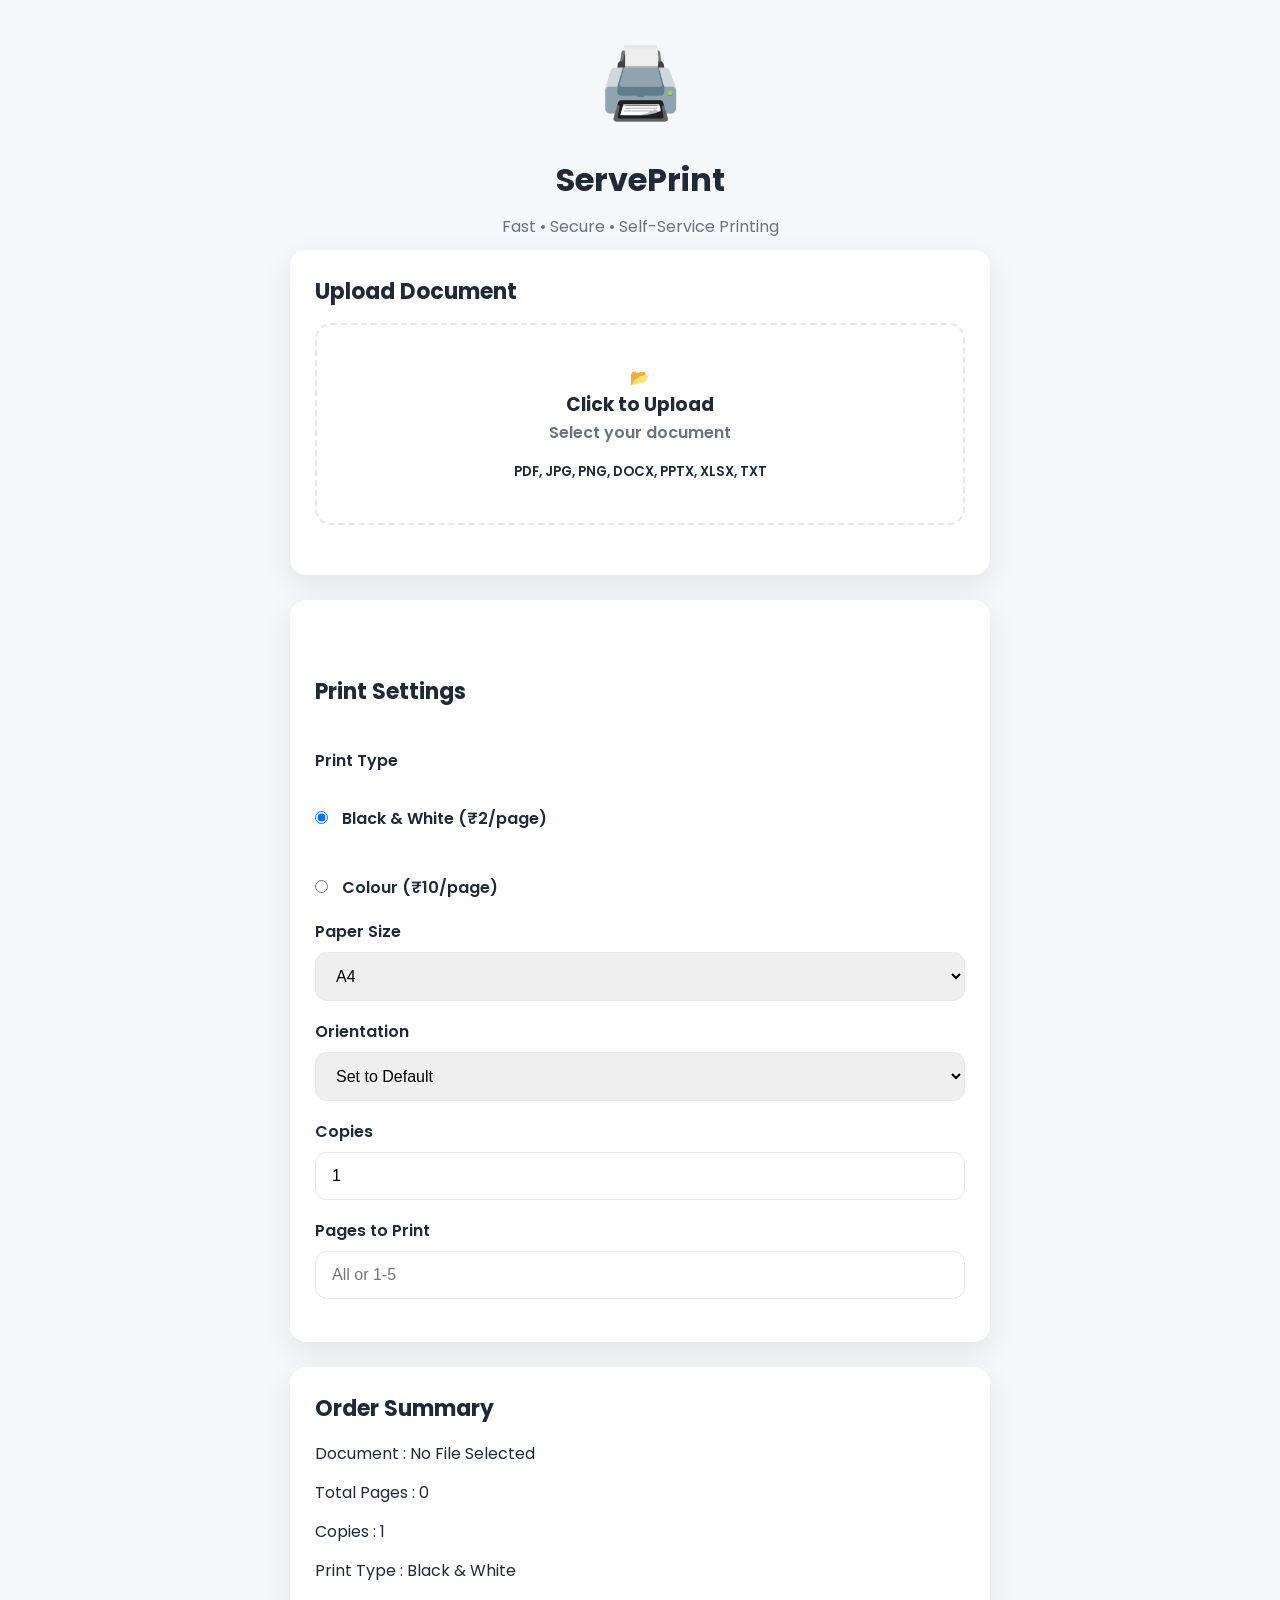
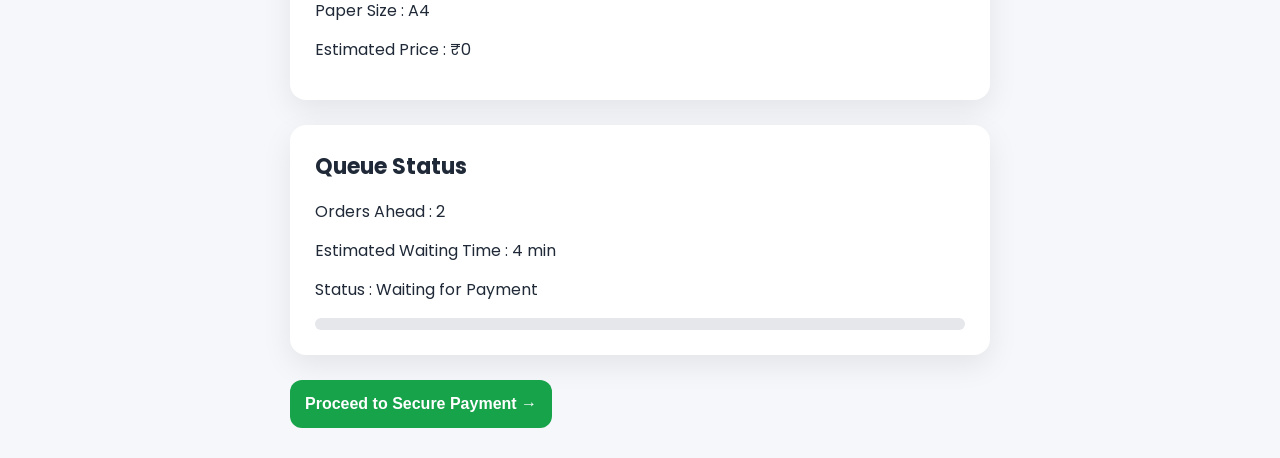
==== index.html @ 05fec856 "Add files via upload" ====
<!DOCTYPE html>

<html lang="en">  
<head>  
    <meta charset="UTF-8">  
    <meta name="viewport" content="width=device-width, initial-scale=1.0">  
    <title>ServePrint</title>  
    <link rel="stylesheet" href="style.css">  
</head>  
<body>  
<div class="container">  
    <div class="logo">  
        🖨️  
    </div>  
    <h1>ServePrint</h1>  
    <p class="subtitle">  
        Fast • Secure • Self-Service Printing</p>  <!-- Upload Card -->  
<div class="card">  

    <h2>Upload Document</h2>  

    <label for="printFile" class="upload-box">  

        <div id="uploadIcon">  
            📂  
        </div>  

        <h3 id="uploadTitle">  
            Click to Upload  
        </h3>  

        <p id="uploadText">  
            Select your document  
        </p>  

        <small>  
            PDF, JPG, PNG, DOCX, PPTX, XLSX, TXT  
        </small>  

    </label>  

    <input  
        type="file"  
        id="printFile"  
        hidden  
        accept=".pdf,.jpg,.jpeg,.png,.doc,.docx,.ppt,.pptx,.xls,.xlsx,.txt"  
    >  

</div>  

<!-- Print Settings -->  
<div class="card">

<br><br>
<h2>Print Settings</h2><br>

<label>Print Type</label>  
  <br>  
    <div class="radio-group">  

        <label>  
            <input  
                type="radio"  
                name="printType"  
                value="bw"  
                checked  
            >  
            Black & White (₹2/page)  
        </label><br>  

        <label>  
            <input  
                type="radio"  
                name="printType"  
                value="color"  
            >  
            Colour (₹10/page)  
        </label>  

    </div>  

    <label for="paperSize">  
        Paper Size  
    </label>  

    <select id="paperSize">  

        <option>A4</option>  

        <option>A3</option>  

    </select>  

    <label for="orientation">  
        Orientation  
    </label>  

    <select id="orientation">  

        <option>Set to Default</option>  


    </select>  

    <label for="copies">  
        Copies  
    </label>  

    <input  
        type="number"  
        id="copies"  
        value="1"  
        min="1"  
    >  

    <label for="pageRange">  
        Pages to Print  
    </label>  

    <input  
        type="text"  
        id="pageRange"  
        placeholder="All or 1-5"  
    >  

</div>  

<!-- Order Summary -->  
<div class="card">  

    <h2>Order Summary</h2>  

    <p>  
        Document :  
        <span id="fileName">  
            No File Selected  
        </span>  
    </p>  

    <p>  
        Total Pages :  
        <span id="pageCount">  
            0  
        </span>  
    </p>  

    <p>  
        Copies :  
        <span id="copyCount">  
            1  
        </span>  
    </p>  

    <p>  
        Print Type :  
        <span id="printSummary">  
            Black & White  
        </span>  
    </p>  

    <p>  
        Paper Size :  
        <span id="paperSummary">  
            A4  
        </span>  
    </p>  

    <p>  
        Estimated Price :  
        ₹<span id="price">  
            0  
        </span>  
    </p>  

</div>  

<!-- Queue Status -->  
<div class="card">  

    <h2>Queue Status</h2>  

    <p>  
        Orders Ahead :  
        <span id="queueCount">  
            --  
        </span>  
    </p>  

    <p>  
        Estimated Waiting Time :  
        <span id="waitingTime">  
            --  
        </span>  
    </p>  

    <p>  
        Status :  
        <span id="status">  
            Waiting for Payment  
        </span>  
    </p>  

    <div class="progress">  

        <div id="progressBar"
          class="progress-bar"></div>  

    </div>  

</div>  

<!-- Button -->  
<button  
    id="payBtn"  
    type="button">  
    Proceed to Secure Payment →  
</button>

</div>  <script src="script.js"></script>  </body>  
</html>
---- style.css ----
/* ===========================
   GOOGLE FONT
=========================== */

@import url('https://fonts.googleapis.com/css2?family=Poppins:wght@300;400;500;600;700&display=swap');


/* ===========================
   CSS VARIABLES
=========================== */

:root{

    --primary:#2563EB;
    --primary-dark:#1D4ED8;

    --success:#16A34A;
    --danger:#DC2626;
    --warning:#F59E0B;

    --background:#F5F7FA;

    --white:#FFFFFF;

    --text:#1F2937;
    --text-light:#6B7280;

    --border:#E5E7EB;

    --radius:16px;

    --shadow:0 10px 30px rgba(0,0,0,.08);

}


/* ===========================
   RESET
=========================== */

*{

    margin:0;

    padding:0;

    box-sizing:border-box;

}


/* ===========================
   BODY
=========================== */

body{

    font-family:'Poppins',sans-serif;

    background:var(--background);

    color:var(--text);

    min-height:100vh;

    display:flex;

    justify-content:center;

    align-items:center;

    padding:30px;

}


/* ===========================
   MAIN CONTAINER
=========================== */

.container{

    width:100%;

    max-width:700px;

}


/* ===========================
   LOGO
=========================== */

.logo{

    font-size:70px;

    text-align:center;

    margin-bottom:20px;

}


/* ===========================
   HEADINGS
=========================== */

h1{

    font-size:32px;

    font-weight:700;

    margin-bottom:10px;

    text-align:center;

}

h2{

    font-size:22px;

    margin-bottom:15px;

}

.subtitle{

    text-align:center;

    color:var(--text-light);

    margin-bottom:10px;

    line-height:1.6;

}


/* ===========================
   PARAGRAPH
=========================== */

p{

    line-height:1.7;

    margin-bottom:12px;

}


/* ===========================
   LIST
=========================== */

ul{

    padding-left:20px;

}

li{

    margin-bottom:10px;

}


/*cards wection */

/* ===========================
   COMMON CARD
=========================== */

.card{

    background:var(--white);

    border-radius:var(--radius);

    box-shadow:var(--shadow);

    padding:25px;

    margin-bottom:25px;

}


/* ===========================
   SUCCESS CARD
=========================== */

.success-card{

    background:#ECFDF5;

    border-left:6px solid var(--success);

    border-radius:var(--radius);

    padding:30px;

    margin-bottom:25px;

    text-align:center;

}


/* ===========================
   ERROR CARD
=========================== */

.error-card{

    background:#FEF2F2;

    border-left:6px solid var(--danger);

    border-radius:var(--radius);

    padding:30px;

    margin-bottom:25px;

    text-align:center;

}


/* ===========================
   MAINTENANCE CARD
=========================== */

.maintenance-card{

    background:#FFF7ED;

    border-left:6px solid var(--warning);

    border-radius:var(--radius);

    padding:30px;

    margin-bottom:25px;

    text-align:center;

}


/* ===========================
   ICONS
=========================== */

.success-icon,
.error-icon,
.maintenance-icon{

    font-size:65px;

    margin-bottom:15px;

}

/* ===========================
   UPLOAD AREA
=========================== */

.upload-box{

    border:2px dashed var(--border);

    border-radius:var(--radius);

    background:var(--white);

    padding:40px 20px;

    text-align:center;

    cursor:pointer;

    transition:.3s;

    margin-bottom:25px;

}

.upload-box:hover{

    border-color:var(--primary);

    background:#EFF6FF;

}

.upload-box i{

    font-size:55px;

    color:var(--primary);

    margin-bottom:15px;

}

.upload-box p{

    color:var(--text-light);

}

input[type="file"]{

    display:none;

}


/* ===========================
   FORM ELEMENTS
=========================== */

label{

    display:block;

    margin-bottom:8px;

    font-weight:600;

}

input,
select{

    width:100%;

    padding:14px 16px;

    border:1px solid var(--border);

    border-radius:12px;

    font-size:16px;

    outline:none;

    margin-bottom:18px;

    transition:.3s;

}

input[type="radio"]{

    width:auto;

    margin-right:10px;

}

input:focus,
select:focus{

    border-color:var(--primary);

    box-shadow:0 0 0 3px rgba(37,99,235,.15);

}


/* ===========================
   BUTTONS
=========================== */

.button-group{

    display:flex;

    gap:15px;

    flex-wrap:wrap;

    margin-top:25px;

}

button{

    flex:1;

    padding:15px;

    border:none;

    border-radius:12px;

    background:var(--success);

    color:white;

    font-size:16px;

    font-weight:600;

    cursor:pointer;

    transition:.3s;

}

button:hover{

    background:#15803D;

    transform:translateY(-2px);

}

button:active{

    transform:scale(.98);

}


/* ===========================
   PROGRESS BAR
=========================== */

.progress{

    width:100%;

    height:12px;

    background:#E5E7EB;

    border-radius:20px;

    overflow:hidden;

    margin-top:15px;

}

.progress-bar{

    width:0%;

    height:100%;

    background:var(--primary);

    transition:width .5s ease;

}


/* ===========================
   STATUS BADGES
=========================== */

.badge{

    display:inline-block;

    padding:6px 14px;

    border-radius:20px;

    font-size:14px;

    font-weight:600;

}

.badge-success{

    background:#DCFCE7;

    color:#166534;

}

.badge-error{

    background:#FEE2E2;

    color:#991B1B;

}

.badge-warning{

    background:#FEF3C7;

    color:#92400E;

}


/* ===========================
   TIMELINE
=========================== */

.timeline{

    list-style:none;

    padding:0;

}

.timeline li{

    padding:12px 0;

    border-left:3px solid var(--primary);

    padding-left:18px;

    margin-left:10px;

}


/* ===========================
   RESPONSIVE
=========================== */

@media(max-width:768px){

    body{

        padding:15px;

    }

    h1{

        font-size:26px;

    }

    h2{

        font-size:20px;

    }

    .card,
    .success-card,
    .error-card,
    .maintenance-card{

        padding:20px;

    }

    .button-group{

        flex-direction:column;

    }

}


/* ===========================
   ANIMATIONS
=========================== */

@keyframes fadeIn{

    from{

        opacity:0;

        transform:translateY(15px);

    }

    to{

        opacity:1;

        transform:translateY(0);

    }

}

.container{

    animation:fadeIn .5s ease;

}
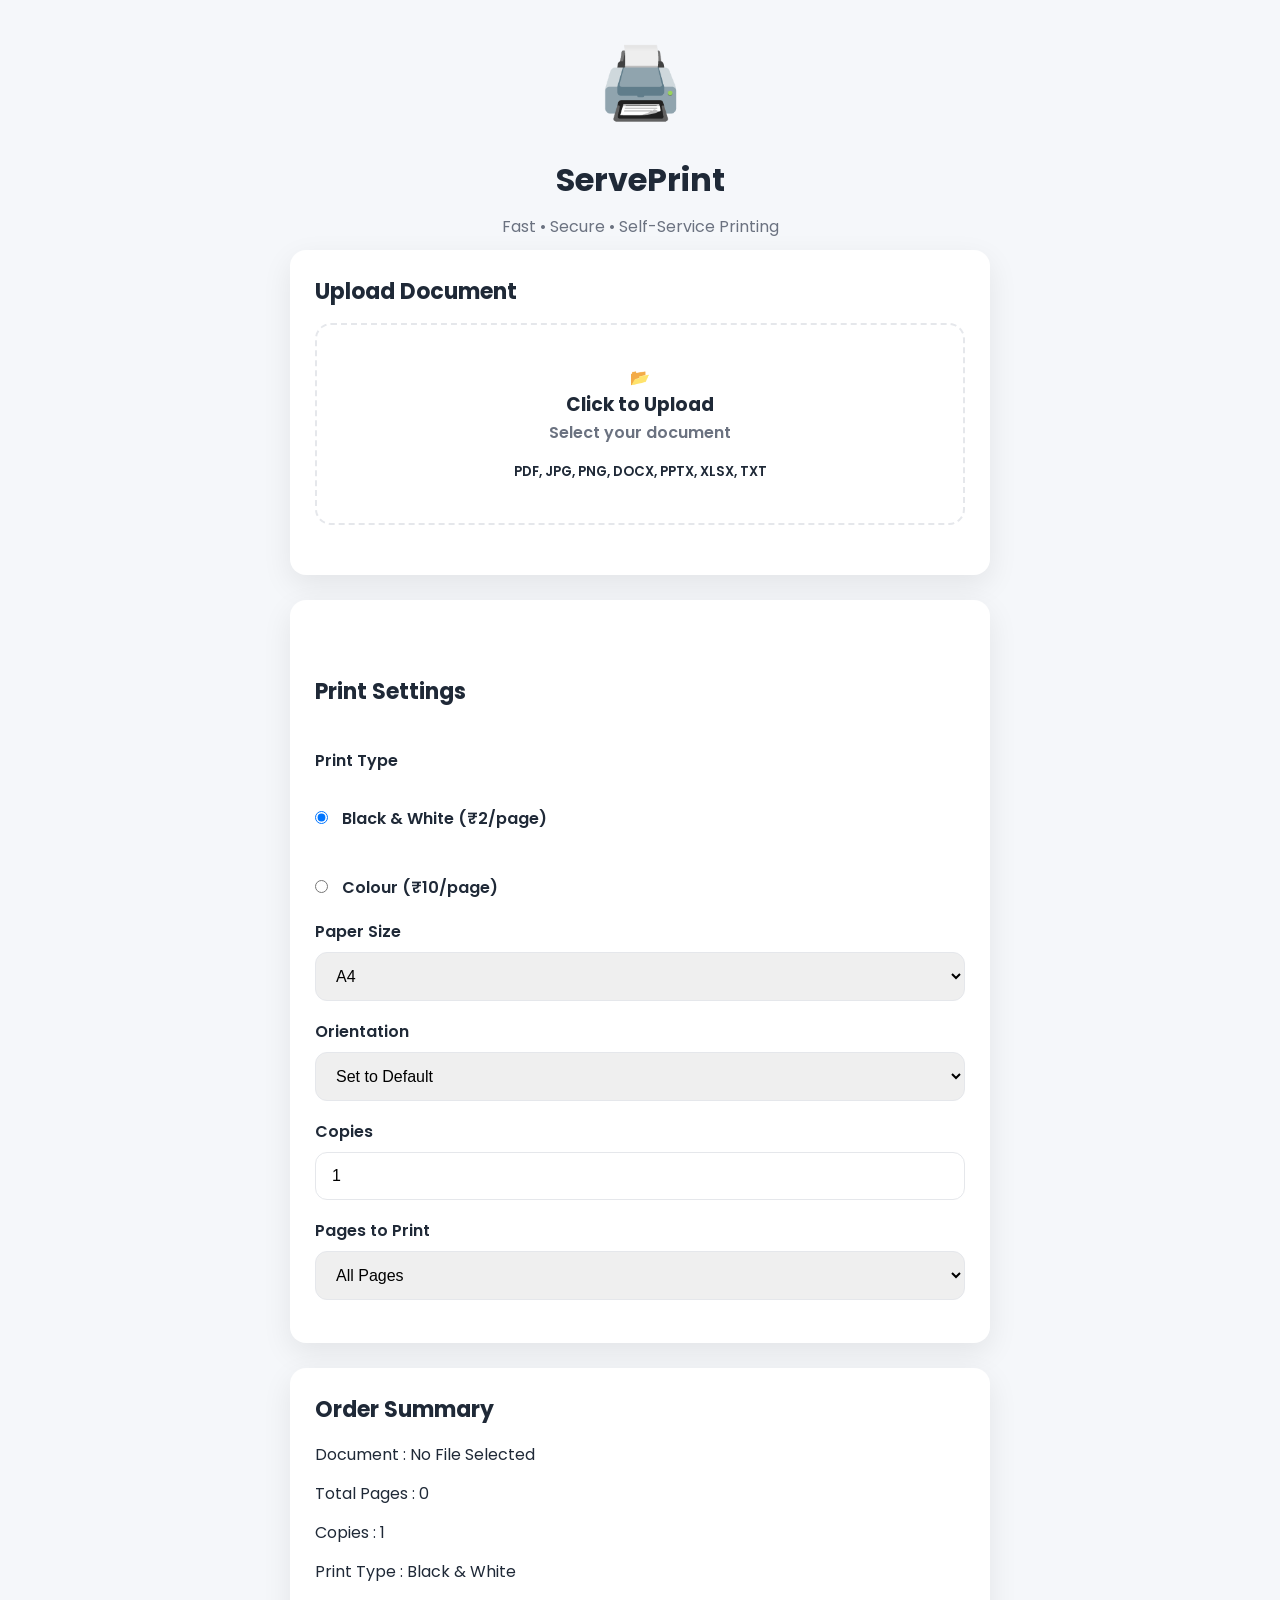
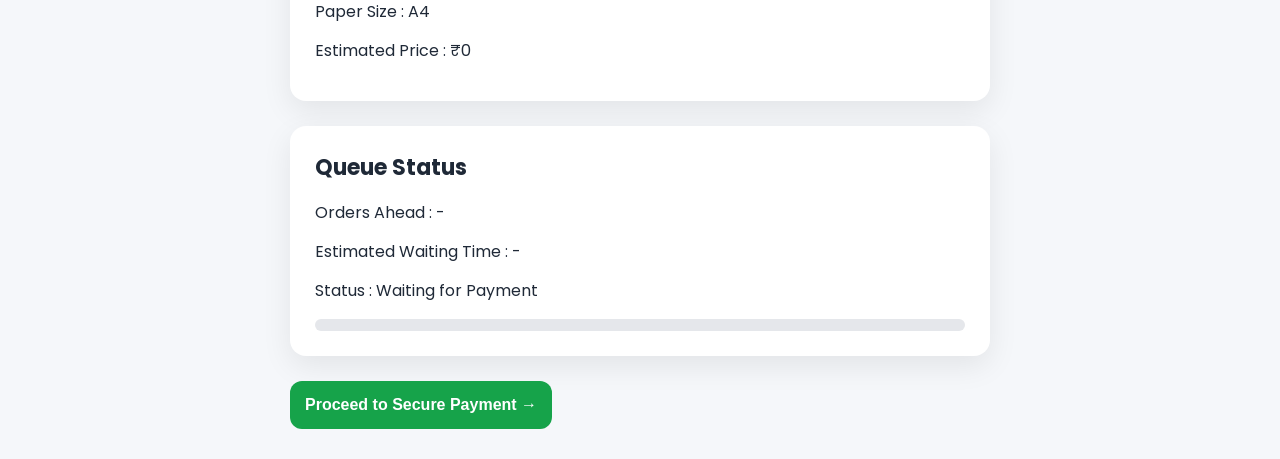
==== commit 0a0d12e0: "Add files via upload" ====
--- a/index.html
+++ b/index.html
@@ -117,11 +117,10 @@
         Pages to Print  
     </label>  
 
-    <input  
-        type="text"  
-        id="pageRange"  
-        placeholder="All or 1-5"  
-    >  
+    <select id="pageRange">
+    <option value="All" selected>All Pages</option>
+    </select>
+      
 
 </div>  
 
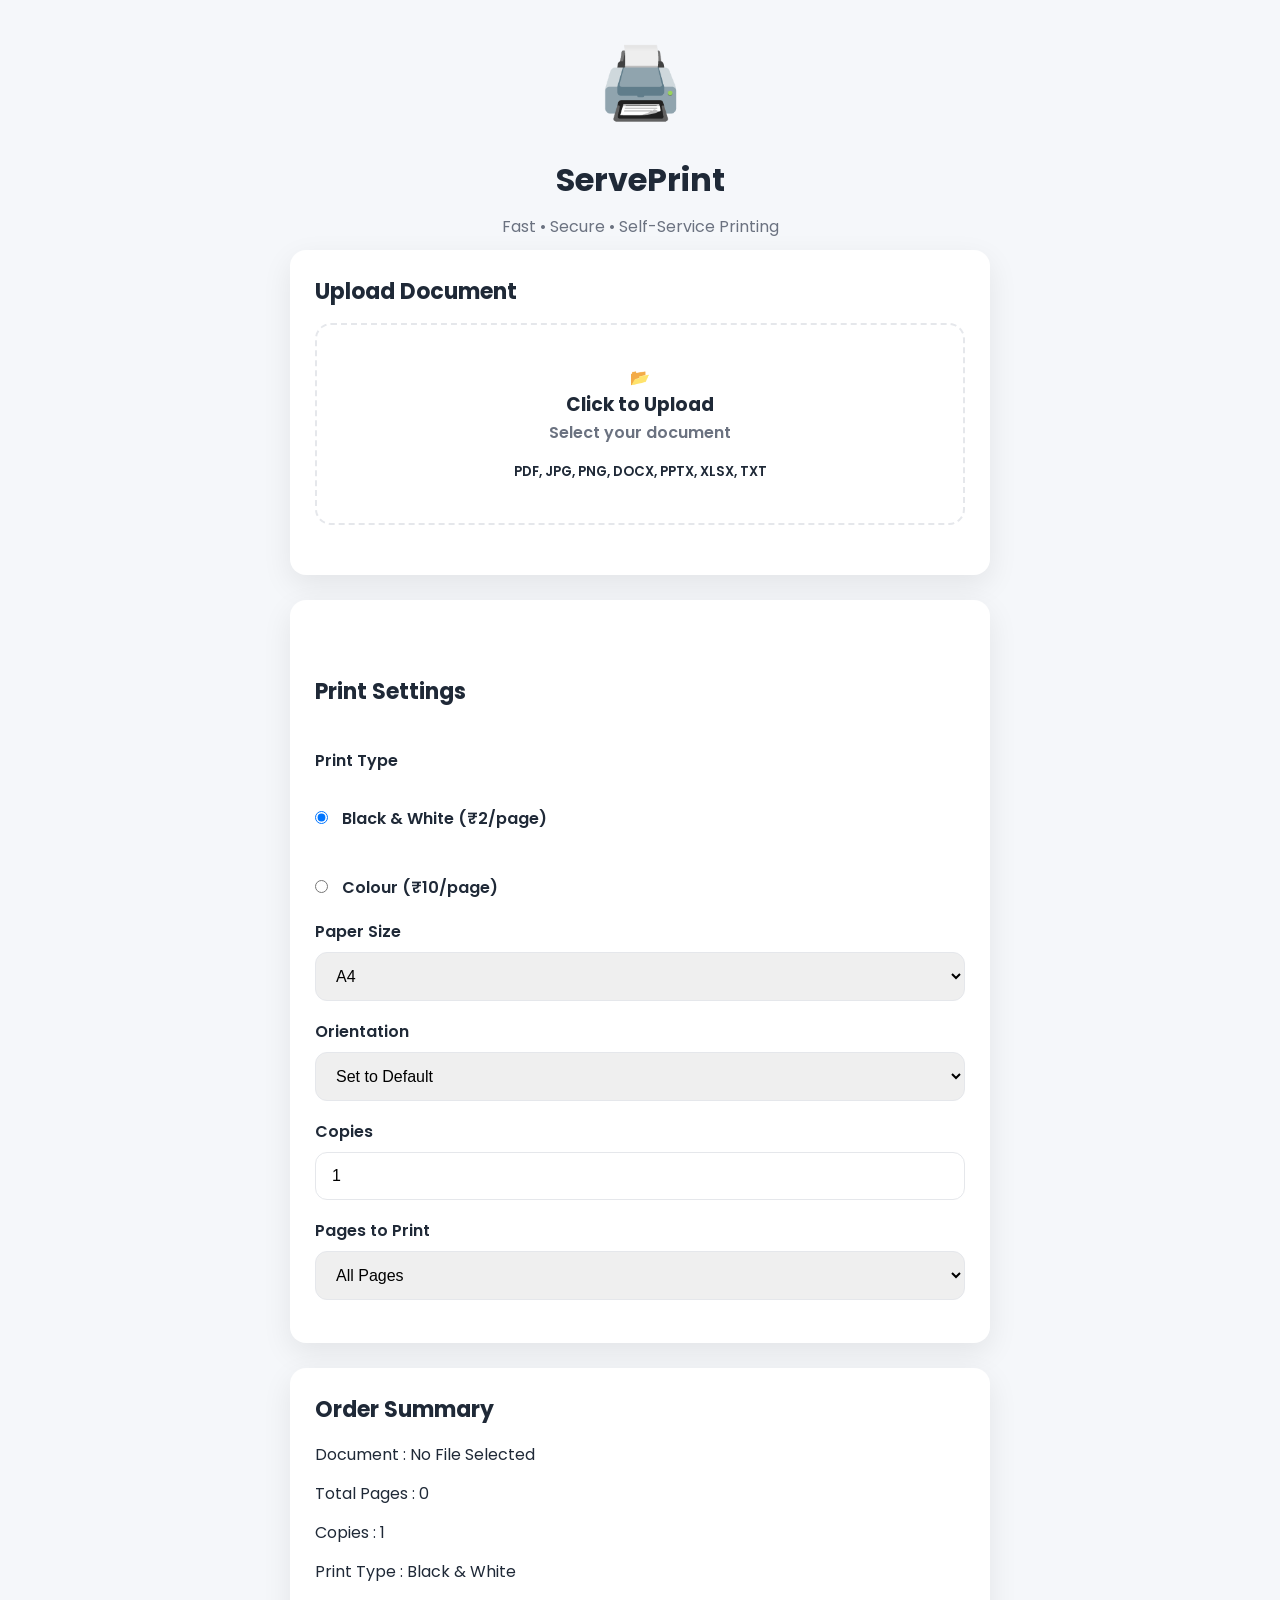
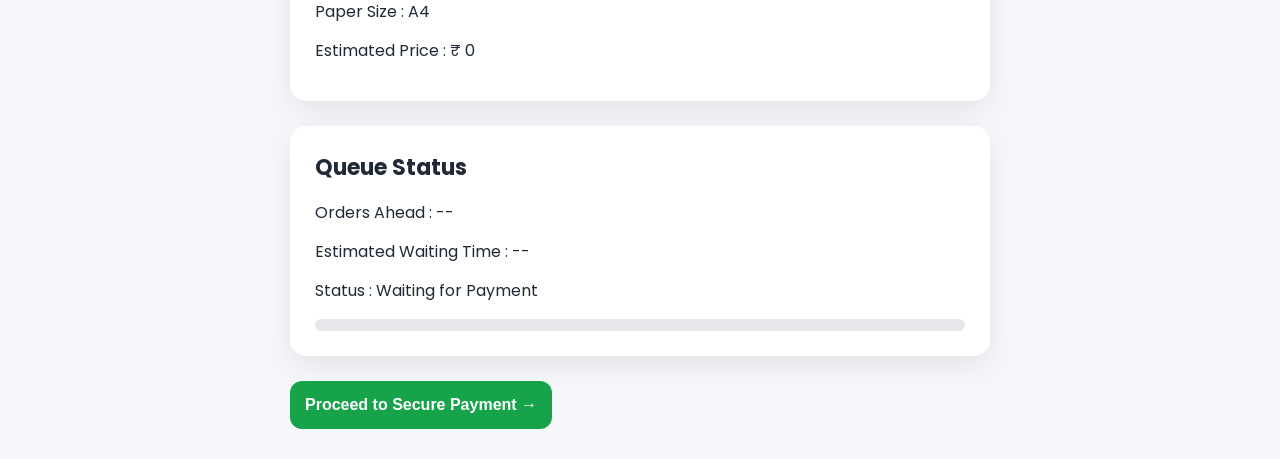
==== commit fd1ad60e: "Add files via upload" ====
--- a/index.html
+++ b/index.html
@@ -215,5 +215,7 @@
     Proceed to Secure Payment →  
 </button>
 
-</div>  <script src="script.js"></script>  </body>  
+</div>  
+  <script src="https://checkout.razorpay.com/v1/checkout.js"></script>
+  <script src="script.js"></scrip>  </body>  
 </html>
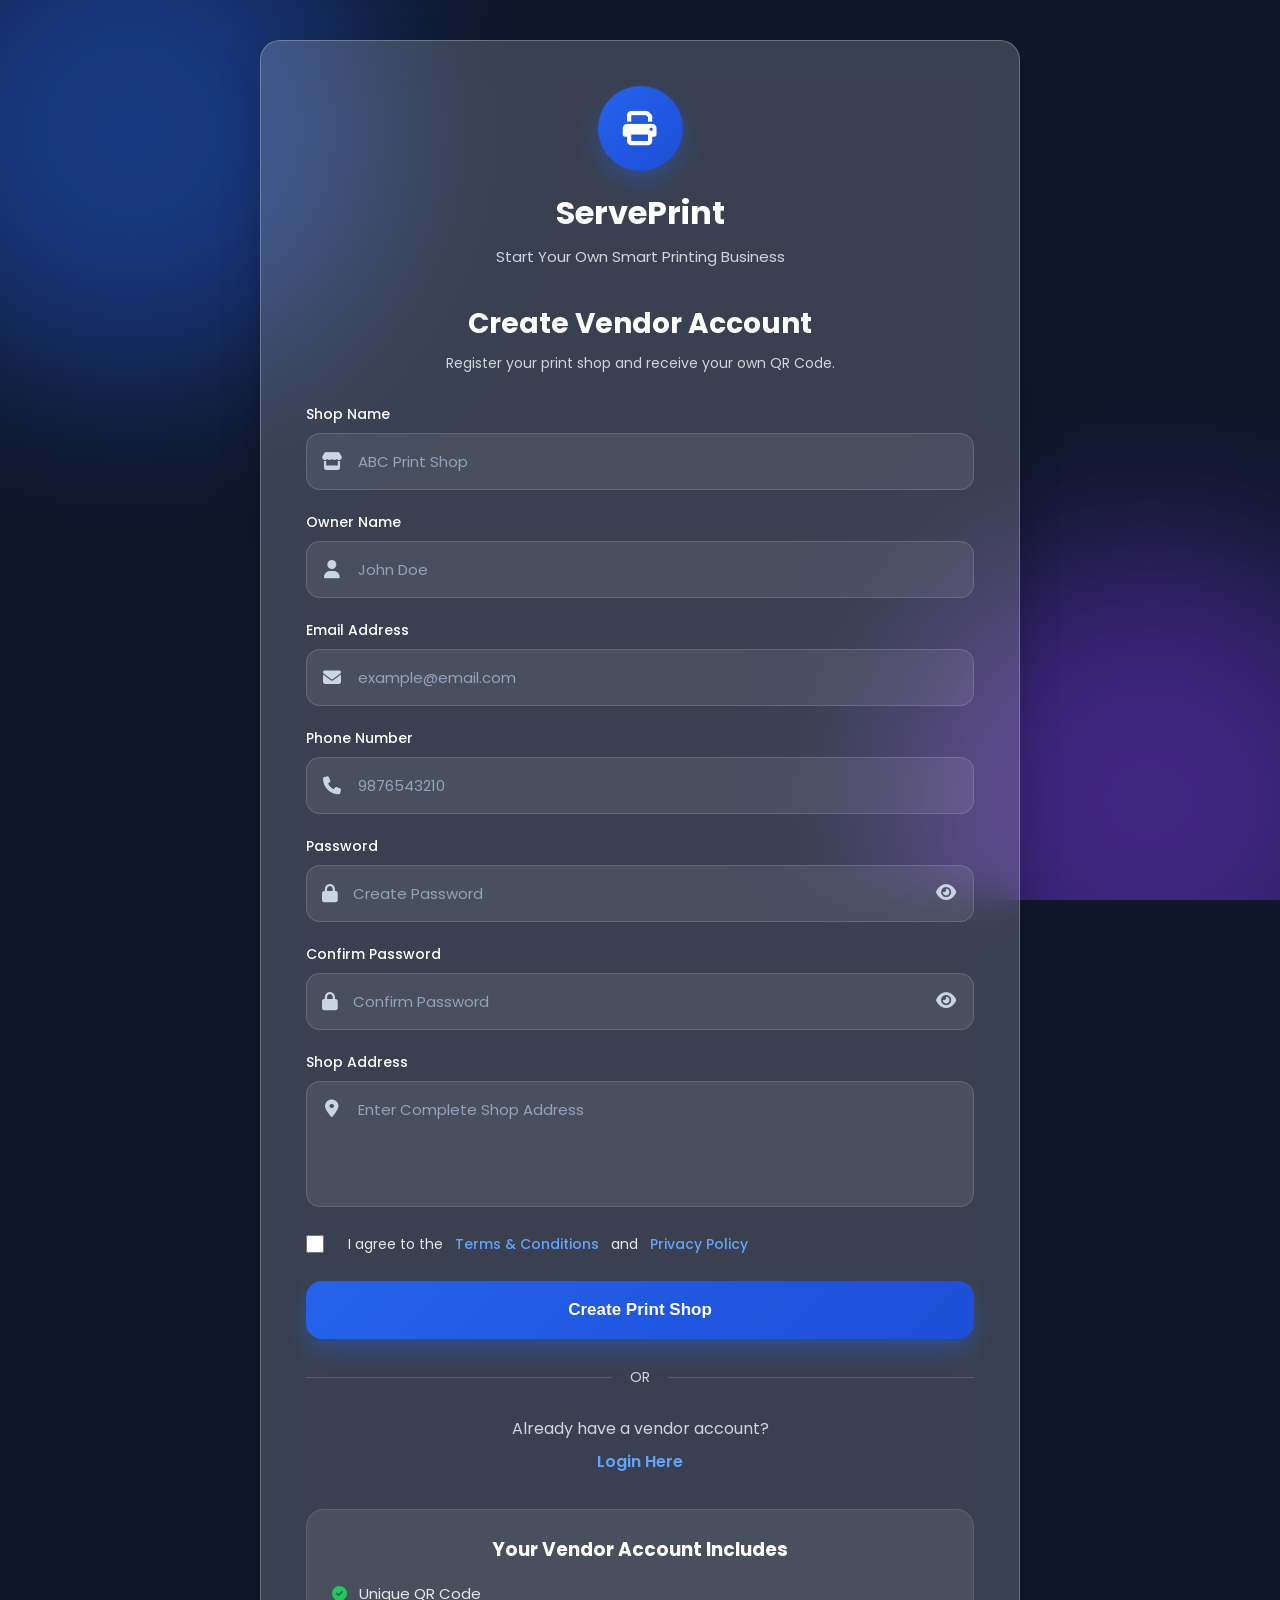
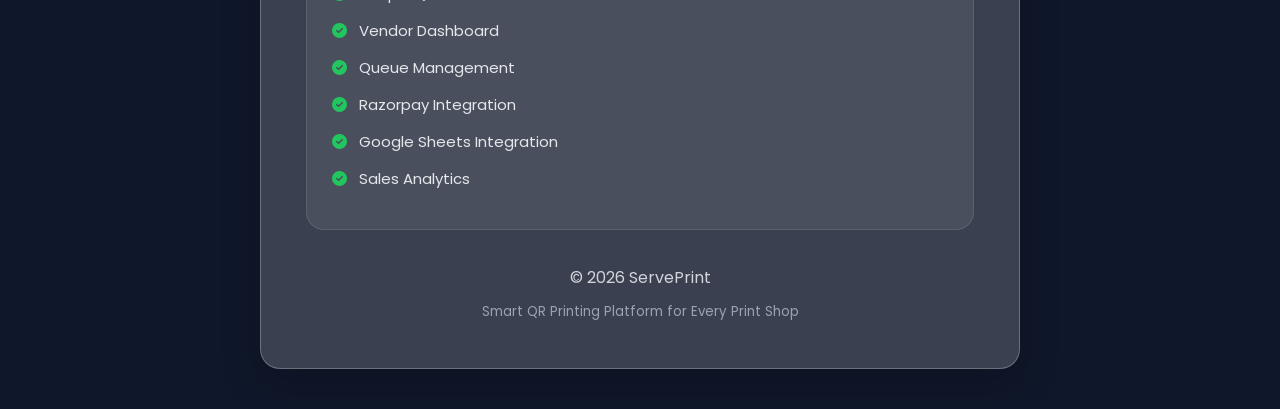
==== commit aa1a6cb3: "Add files via upload" ====
--- a/index.html
+++ b/index.html
@@ -8,6 +8,27 @@
     <link rel="stylesheet" href="style.css">  
 </head>  
 <body>  
+<script>
+(function () {
+
+    const params =
+        new URLSearchParams(
+            window.location.search
+        );
+
+    const vendorId =
+        params.get("vendor_id");
+
+    if (!vendorId) {
+
+        window.location.replace(
+            "vendor_signup.html"
+        );
+
+    }
+
+})();
+</script>
 <div class="container">  
     <div class="logo">  
         🖨️  
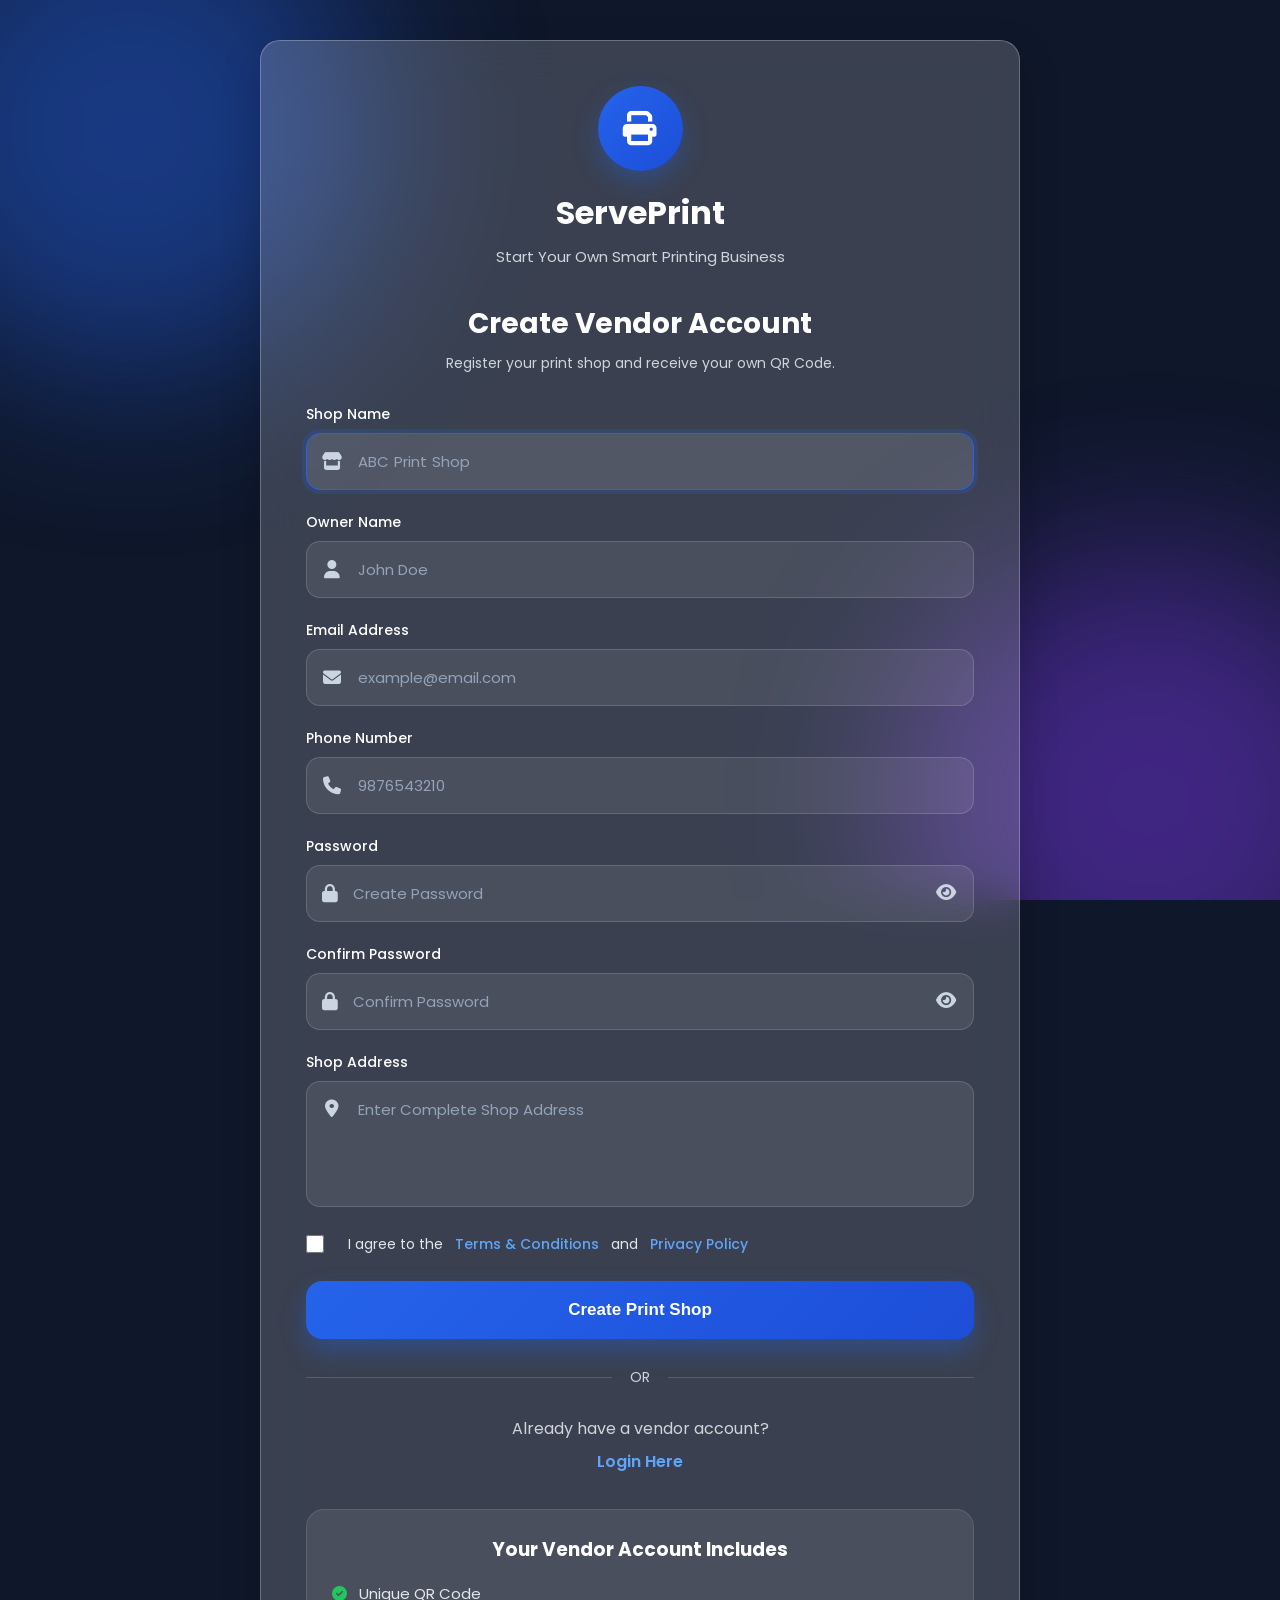
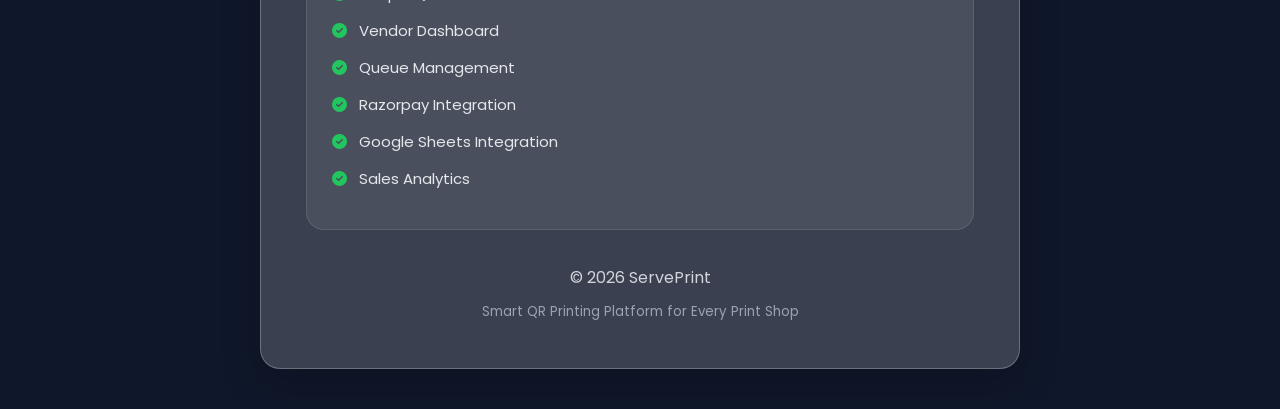
==== commit d44bfea6: "Add files via upload" ====
--- a/index.html
+++ b/index.html
@@ -238,5 +238,5 @@
 
 </div>  
   <script src="https://checkout.razorpay.com/v1/checkout.js"></script>
-  <script src="script.js"></scrip>  </body>  
+  <script src="script.js"></script>  </body>  
 </html>
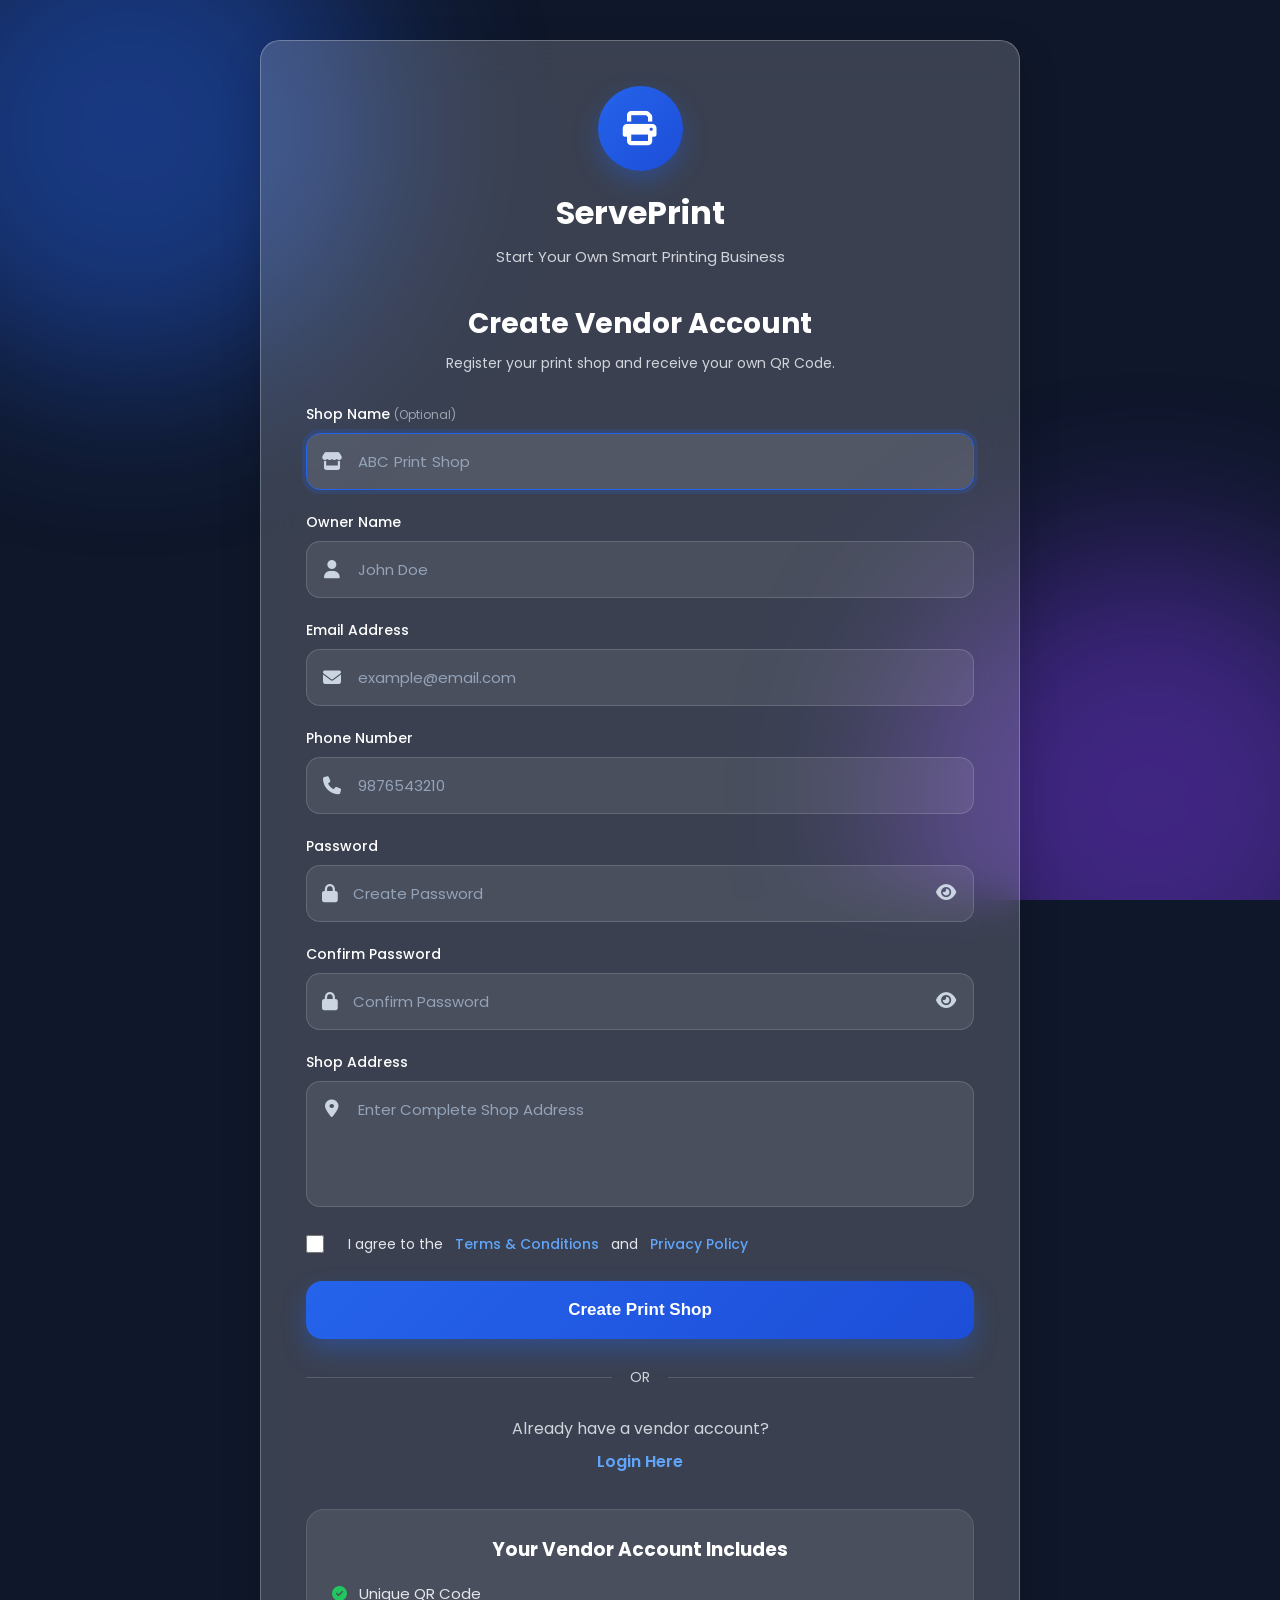
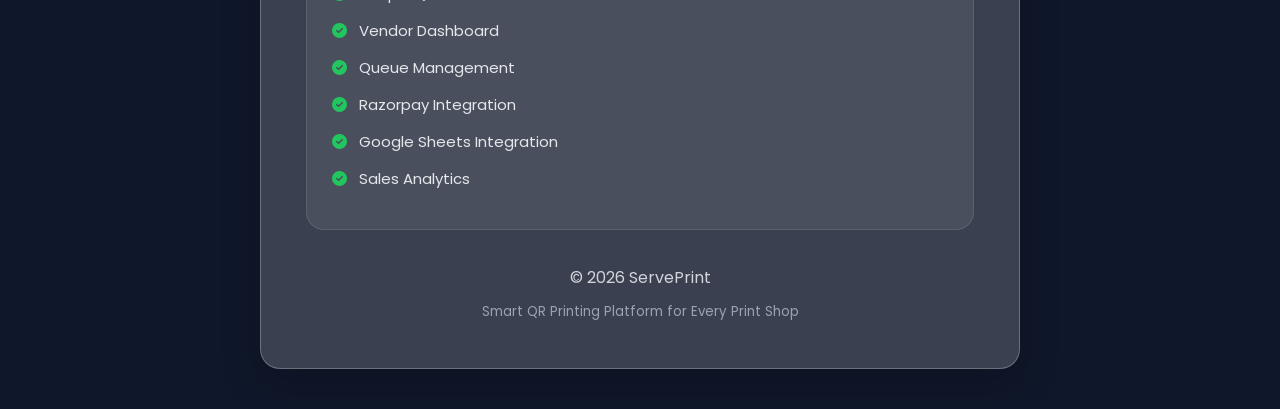
==== commit 30ee5c9c: "Add files via upload" ====
--- a/index.html
+++ b/index.html
@@ -16,8 +16,16 @@
             window.location.search
         );
 
+    // A vendor_id can come from the QR code link (URL param)
+    // or, for a returning customer in the same browser tab,
+    // from the session that script.js already saved.
+    // Previously this only checked the URL param, so a
+    // returning customer whose vendor_id had already been
+    // cleaned out of the URL was wrongly sent to the vendor
+    // signup page.
     const vendorId =
-        params.get("vendor_id");
+        params.get("vendor_id") ||
+        sessionStorage.getItem("serveprint_vendor_id");
 
     if (!vendorId) {
 
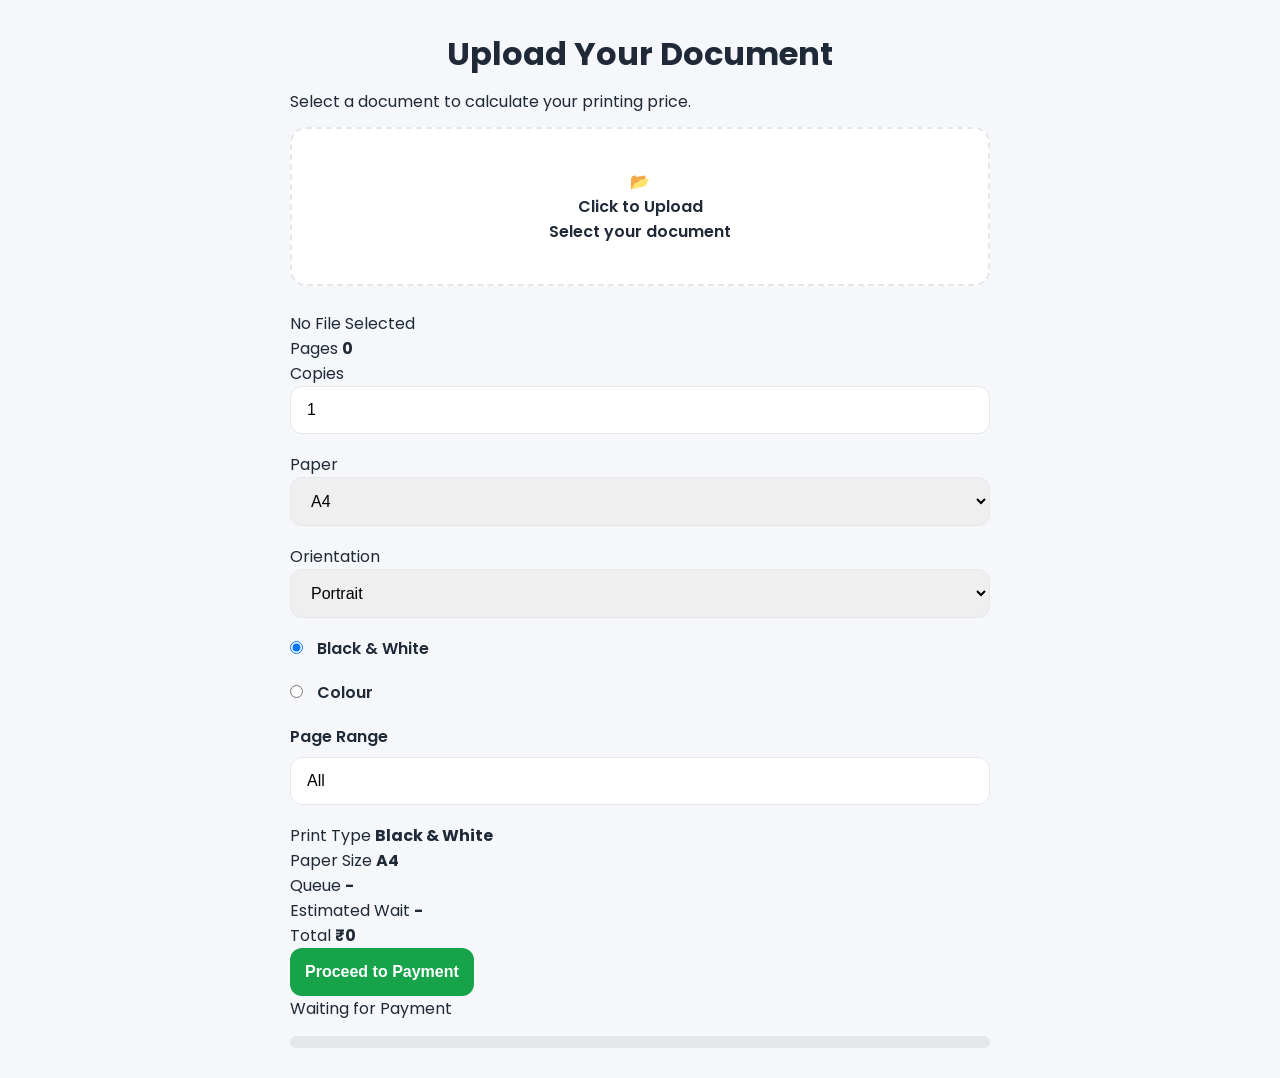
==== commit 68c96b83: "Add files via upload" ====
--- a/index.html
+++ b/index.html
@@ -1,250 +1,331 @@
 <!DOCTYPE html>
-
-<html lang="en">  
-<head>  
-    <meta charset="UTF-8">  
-    <meta name="viewport" content="width=device-width, initial-scale=1.0">  
-    <title>ServePrint</title>  
-    <link rel="stylesheet" href="style.css">  
-</head>  
-<body>  
-<script>
-(function () {
-
-    const params =
-        new URLSearchParams(
-            window.location.search
-        );
-
-    // A vendor_id can come from the QR code link (URL param)
-    // or, for a returning customer in the same browser tab,
-    // from the session that script.js already saved.
-    // Previously this only checked the URL param, so a
-    // returning customer whose vendor_id had already been
-    // cleaned out of the URL was wrongly sent to the vendor
-    // signup page.
-    const vendorId =
-        params.get("vendor_id") ||
-        sessionStorage.getItem("serveprint_vendor_id");
-
-    if (!vendorId) {
-
-        window.location.replace(
-            "vendor_signup.html"
-        );
-
-    }
-
-})();
-</script>
-<div class="container">  
-    <div class="logo">  
-        🖨️  
-    </div>  
-    <h1>ServePrint</h1>  
-    <p class="subtitle">  
-        Fast • Secure • Self-Service Printing</p>  <!-- Upload Card -->  
-<div class="card">  
-
-    <h2>Upload Document</h2>  
-
-    <label for="printFile" class="upload-box">  
-
-        <div id="uploadIcon">  
-            📂  
-        </div>  
-
-        <h3 id="uploadTitle">  
-            Click to Upload  
-        </h3>  
-
-        <p id="uploadText">  
-            Select your document  
-        </p>  
-
-        <small>  
-            PDF, JPG, PNG, DOCX, PPTX, XLSX, TXT  
-        </small>  
-
-    </label>  
-
-    <input  
-        type="file"  
-        id="printFile"  
-        hidden  
-        accept=".pdf,.jpg,.jpeg,.png,.doc,.docx,.ppt,.pptx,.xls,.xlsx,.txt"  
-    >  
-
-</div>  
-
-<!-- Print Settings -->  
-<div class="card">
-
-<br><br>
-<h2>Print Settings</h2><br>
-
-<label>Print Type</label>  
-  <br>  
-    <div class="radio-group">  
-
-        <label>  
-            <input  
-                type="radio"  
-                name="printType"  
-                value="bw"  
-                checked  
-            >  
-            Black & White (₹2/page)  
-        </label><br>  
-
-        <label>  
-            <input  
-                type="radio"  
-                name="printType"  
-                value="color"  
-            >  
-            Colour (₹10/page)  
-        </label>  
-
-    </div>  
-
-    <label for="paperSize">  
-        Paper Size  
-    </label>  
-
-    <select id="paperSize">  
-
-        <option>A4</option>  
-
-        <option>A3</option>  
-
-    </select>  
-
-    <label for="orientation">  
-        Orientation  
-    </label>  
-
-    <select id="orientation">  
-
-        <option>Set to Default</option>  
-
-
-    </select>  
-
-    <label for="copies">  
-        Copies  
-    </label>  
-
-    <input  
-        type="number"  
-        id="copies"  
-        value="1"  
-        min="1"  
-    >  
-
-    <label for="pageRange">  
-        Pages to Print  
-    </label>  
-
-    <select id="pageRange">
-    <option value="All" selected>All Pages</option>
-    </select>
-      
-
-</div>  
-
-<!-- Order Summary -->  
-<div class="card">  
-
-    <h2>Order Summary</h2>  
-
-    <p>  
-        Document :  
-        <span id="fileName">  
-            No File Selected  
-        </span>  
-    </p>  
-
-    <p>  
-        Total Pages :  
-        <span id="pageCount">  
-            0  
-        </span>  
-    </p>  
-
-    <p>  
-        Copies :  
-        <span id="copyCount">  
-            1  
-        </span>  
-    </p>  
-
-    <p>  
-        Print Type :  
-        <span id="printSummary">  
-            Black & White  
-        </span>  
-    </p>  
-
-    <p>  
-        Paper Size :  
-        <span id="paperSummary">  
-            A4  
-        </span>  
-    </p>  
-
-    <p>  
-        Estimated Price :  
-        ₹<span id="price">  
-            0  
-        </span>  
-    </p>  
-
-</div>  
-
-<!-- Queue Status -->  
-<div class="card">  
-
-    <h2>Queue Status</h2>  
-
-    <p>  
-        Orders Ahead :  
-        <span id="queueCount">  
-            --  
-        </span>  
-    </p>  
-
-    <p>  
-        Estimated Waiting Time :  
-        <span id="waitingTime">  
-            --  
-        </span>  
-    </p>  
-
-    <p>  
-        Status :  
-        <span id="status">  
-            Waiting for Payment  
-        </span>  
-    </p>  
-
-    <div class="progress">  
-
-        <div id="progressBar"
-          class="progress-bar"></div>  
-
-    </div>  
-
-</div>  
-
-<!-- Button -->  
-<button  
-    id="payBtn"  
-    type="button">  
-    Proceed to Secure Payment →  
-</button>
-
-</div>  
-  <script src="https://checkout.razorpay.com/v1/checkout.js"></script>
-  <script src="script.js"></script>  </body>  
-</html>
+<html lang="en">
+
+<head>
+
+    <meta charset="UTF-8">
+
+    <meta
+        name="viewport"
+        content="width=device-width, initial-scale=1.0"
+    >
+
+    <title>
+        ServePrint
+    </title>
+
+    <link
+        rel="stylesheet"
+        href="style.css"
+    >
+
+</head>
+
+
+<body>
+
+    <main class="container">
+
+        <section class="upload-section">
+
+            <h1>
+                Upload Your Document
+            </h1>
+
+            <p>
+                Select a document to calculate
+                your printing price.
+            </p>
+
+
+            <label
+                for="printFile"
+                class="upload-box"
+            >
+
+                <input
+                    type="file"
+                    id="printFile"
+                    hidden
+                    accept="
+                        .pdf,
+                        .jpg,
+                        .jpeg,
+                        .png,
+                        .gif,
+                        .webp,
+                        .bmp,
+                        .tif,
+                        .tiff,
+                        .heic,
+                        .heif,
+                        .docx,
+                        .pptx,
+                        .xlsx,
+                        .txt
+                    "
+                >
+
+
+                <div
+                    id="uploadIcon"
+                    class="upload-icon"
+                >
+                    📂
+                </div>
+
+
+                <div
+                    id="uploadTitle"
+                    class="upload-title"
+                >
+                    Click to Upload
+                </div>
+
+
+                <div
+                    id="uploadText"
+                    class="upload-text"
+                >
+                    Select your document
+                </div>
+
+            </label>
+
+
+            <div
+                id="fileName"
+                class="file-name"
+            >
+                No File Selected
+            </div>
+
+
+            <div class="order-details">
+
+                <div class="detail">
+
+                    <span>
+                        Pages
+                    </span>
+
+                    <strong id="pageCount">
+                        0
+                    </strong>
+
+                </div>
+
+
+                <div class="detail">
+
+                    <span>
+                        Copies
+                    </span>
+
+                    <input
+                        id="copies"
+                        type="number"
+                        min="1"
+                        value="1"
+                    >
+
+                </div>
+
+
+                <div class="detail">
+
+                    <span>
+                        Paper
+                    </span>
+
+                    <select id="paperSize">
+
+                        <option value="A4">
+                            A4
+                        </option>
+
+                        <option value="A3">
+                            A3
+                        </option>
+
+                    </select>
+
+                </div>
+
+
+                <div class="detail">
+
+                    <span>
+                        Orientation
+                    </span>
+
+                    <select id="orientation">
+
+                        <option value="Portrait">
+                            Portrait
+                        </option>
+
+                        <option value="Landscape">
+                            Landscape
+                        </option>
+
+                    </select>
+
+                </div>
+
+            </div>
+
+
+            <div class="print-type">
+
+                <label>
+
+                    <input
+                        type="radio"
+                        name="printType"
+                        value="bw"
+                        checked
+                    >
+
+                    Black & White
+
+                </label>
+
+
+                <label>
+
+                    <input
+                        type="radio"
+                        name="printType"
+                        value="color"
+                    >
+
+                    Colour
+
+                </label>
+
+            </div>
+
+
+            <div class="page-range">
+
+                <label
+                    for="pageRange"
+                >
+                    Page Range
+                </label>
+
+                <input
+                    id="pageRange"
+                    type="text"
+                    placeholder="All"
+                    value="All"
+                >
+
+            </div>
+
+
+            <div class="summary">
+
+                <div>
+
+                    <span>
+                        Print Type
+                    </span>
+
+                    <strong id="printSummary">
+                        Black & White
+                    </strong>
+
+                </div>
+
+
+                <div>
+
+                    <span>
+                        Paper Size
+                    </span>
+
+                    <strong id="paperSummary">
+                        A4
+                    </strong>
+
+                </div>
+
+
+                <div>
+
+                    <span>
+                        Queue
+                    </span>
+
+                    <strong id="queueCount">
+                        -
+                    </strong>
+
+                </div>
+
+
+                <div>
+
+                    <span>
+                        Estimated Wait
+                    </span>
+
+                    <strong id="waitingTime">
+                        -
+                    </strong>
+
+                </div>
+
+
+                <div>
+
+                    <span>
+                        Total
+                    </span>
+
+                    <strong>
+                        ₹<span id="price">0</span>
+                    </strong>
+
+                </div>
+
+            </div>
+
+
+            <button
+                id="payBtn"
+                disabled
+            >
+                Proceed to Payment
+            </button>
+
+
+            <div
+                id="status"
+                class="status"
+            >
+                Waiting for Payment
+            </div>
+
+
+            <div class="progress">
+
+                <div
+                    id="progressBar"
+                    class="progress-bar"
+                ></div>
+
+            </div>
+
+        </section>
+
+    </main>
+
+
+    <script src="script.js"></script>
+
+</body>
+
+</html>
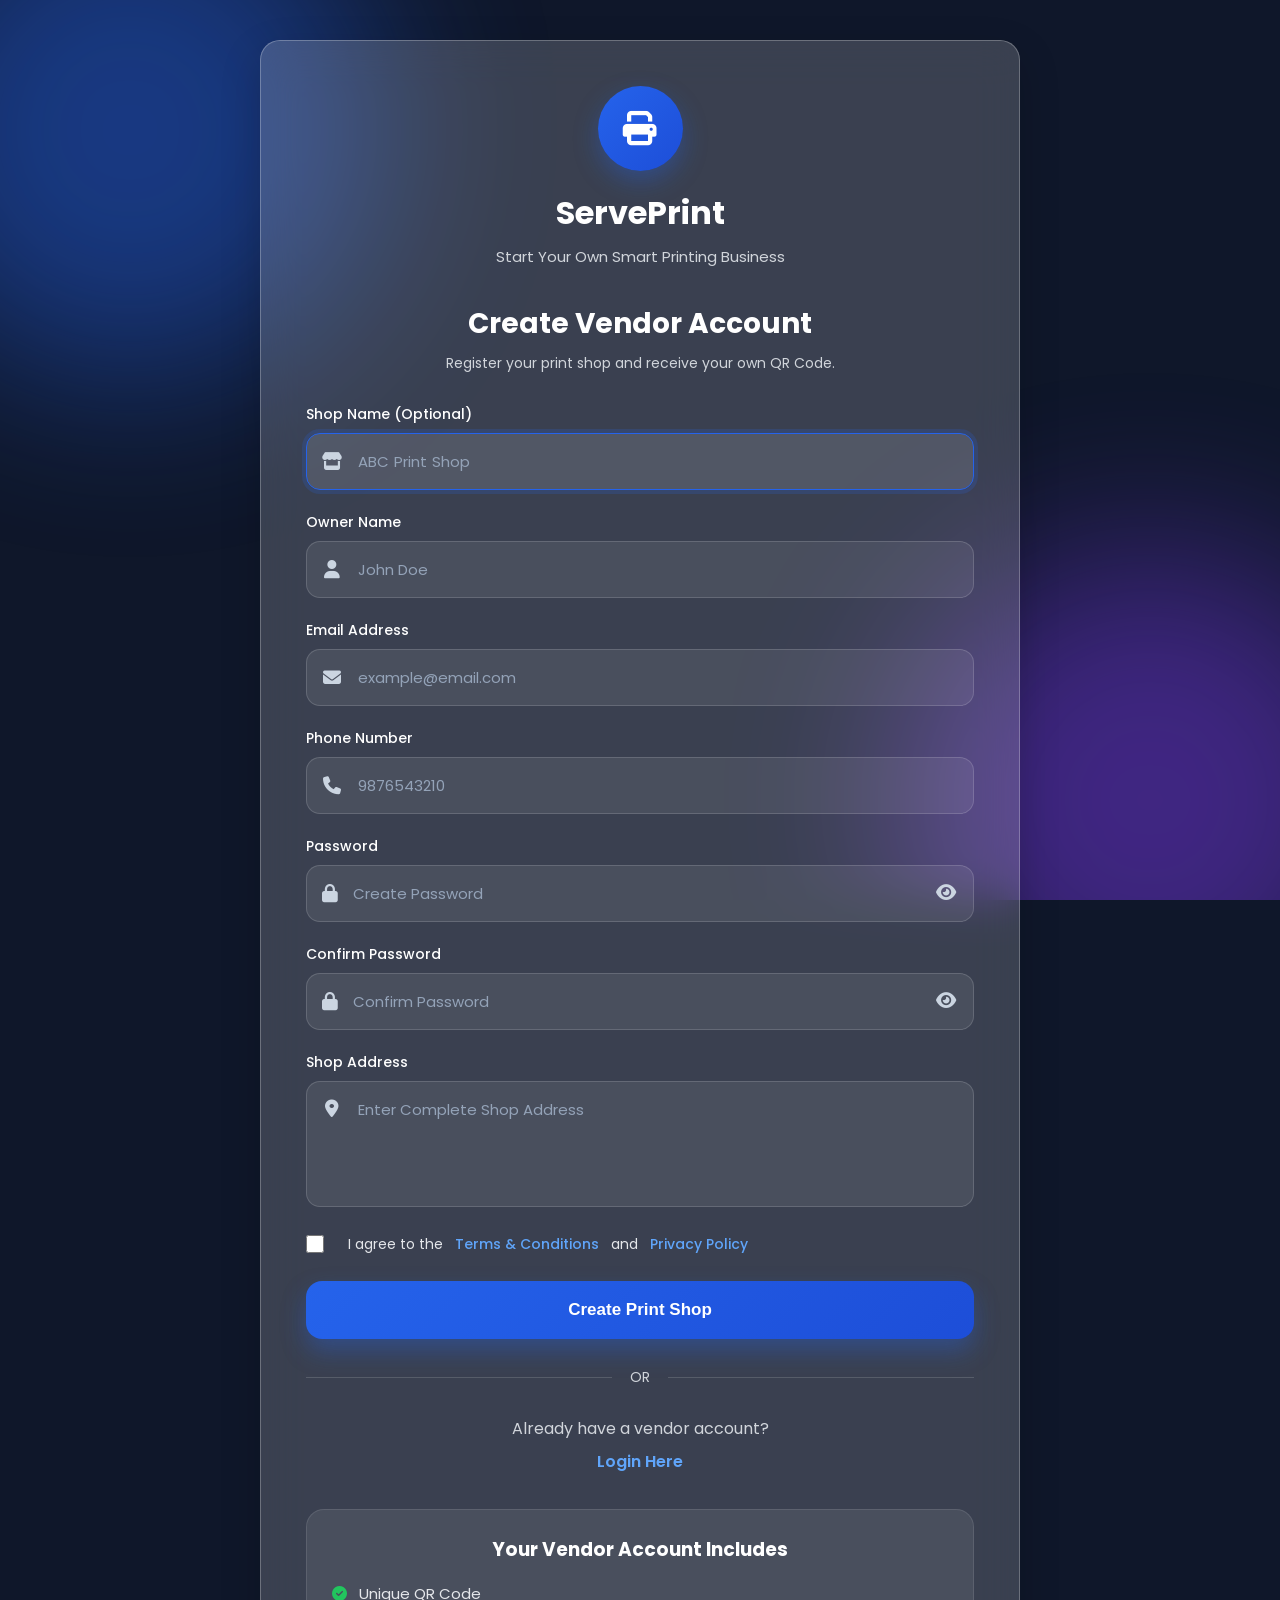
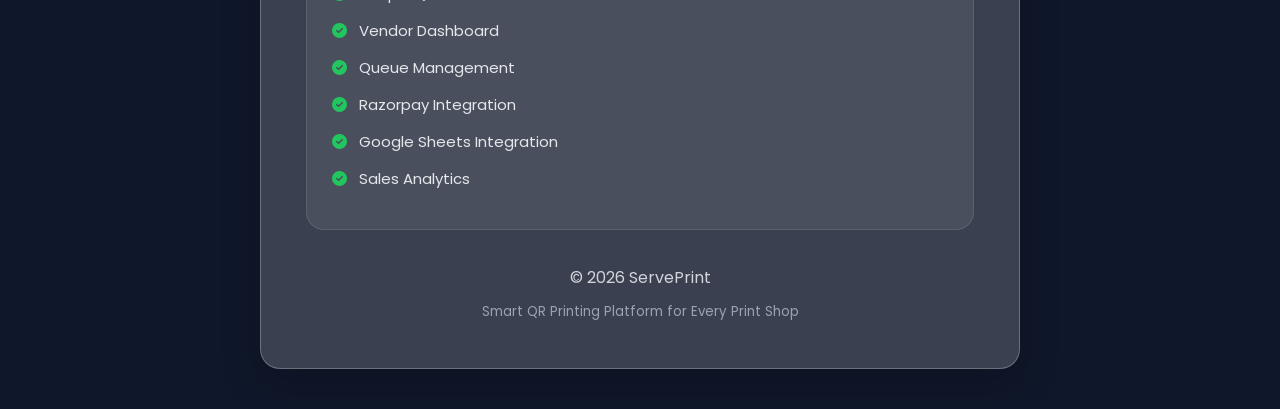
==== commit e78e075c: "Add files via upload" ====
--- a/index.html
+++ b/index.html
@@ -1,331 +1,250 @@
 <!DOCTYPE html>
-<html lang="en">
-
-<head>
-
-    <meta charset="UTF-8">
-
-    <meta
-        name="viewport"
-        content="width=device-width, initial-scale=1.0"
-    >
-
-    <title>
-        ServePrint
-    </title>
-
-    <link
-        rel="stylesheet"
-        href="style.css"
-    >
-
-</head>
-
-
-<body>
-
-    <main class="container">
-
-        <section class="upload-section">
-
-            <h1>
-                Upload Your Document
-            </h1>
-
-            <p>
-                Select a document to calculate
-                your printing price.
-            </p>
-
-
-            <label
-                for="printFile"
-                class="upload-box"
-            >
-
-                <input
-                    type="file"
-                    id="printFile"
-                    hidden
-                    accept="
-                        .pdf,
-                        .jpg,
-                        .jpeg,
-                        .png,
-                        .gif,
-                        .webp,
-                        .bmp,
-                        .tif,
-                        .tiff,
-                        .heic,
-                        .heif,
-                        .docx,
-                        .pptx,
-                        .xlsx,
-                        .txt
-                    "
-                >
-
-
-                <div
-                    id="uploadIcon"
-                    class="upload-icon"
-                >
-                    📂
-                </div>
-
-
-                <div
-                    id="uploadTitle"
-                    class="upload-title"
-                >
-                    Click to Upload
-                </div>
-
-
-                <div
-                    id="uploadText"
-                    class="upload-text"
-                >
-                    Select your document
-                </div>
-
-            </label>
-
-
-            <div
-                id="fileName"
-                class="file-name"
-            >
-                No File Selected
-            </div>
-
-
-            <div class="order-details">
-
-                <div class="detail">
-
-                    <span>
-                        Pages
-                    </span>
-
-                    <strong id="pageCount">
-                        0
-                    </strong>
-
-                </div>
-
-
-                <div class="detail">
-
-                    <span>
-                        Copies
-                    </span>
-
-                    <input
-                        id="copies"
-                        type="number"
-                        min="1"
-                        value="1"
-                    >
-
-                </div>
-
-
-                <div class="detail">
-
-                    <span>
-                        Paper
-                    </span>
-
-                    <select id="paperSize">
-
-                        <option value="A4">
-                            A4
-                        </option>
-
-                        <option value="A3">
-                            A3
-                        </option>
-
-                    </select>
-
-                </div>
-
-
-                <div class="detail">
-
-                    <span>
-                        Orientation
-                    </span>
-
-                    <select id="orientation">
-
-                        <option value="Portrait">
-                            Portrait
-                        </option>
-
-                        <option value="Landscape">
-                            Landscape
-                        </option>
-
-                    </select>
-
-                </div>
-
-            </div>
-
-
-            <div class="print-type">
-
-                <label>
-
-                    <input
-                        type="radio"
-                        name="printType"
-                        value="bw"
-                        checked
-                    >
-
-                    Black & White
-
-                </label>
-
-
-                <label>
-
-                    <input
-                        type="radio"
-                        name="printType"
-                        value="color"
-                    >
-
-                    Colour
-
-                </label>
-
-            </div>
-
-
-            <div class="page-range">
-
-                <label
-                    for="pageRange"
-                >
-                    Page Range
-                </label>
-
-                <input
-                    id="pageRange"
-                    type="text"
-                    placeholder="All"
-                    value="All"
-                >
-
-            </div>
-
-
-            <div class="summary">
-
-                <div>
-
-                    <span>
-                        Print Type
-                    </span>
-
-                    <strong id="printSummary">
-                        Black & White
-                    </strong>
-
-                </div>
-
-
-                <div>
-
-                    <span>
-                        Paper Size
-                    </span>
-
-                    <strong id="paperSummary">
-                        A4
-                    </strong>
-
-                </div>
-
-
-                <div>
-
-                    <span>
-                        Queue
-                    </span>
-
-                    <strong id="queueCount">
-                        -
-                    </strong>
-
-                </div>
-
-
-                <div>
-
-                    <span>
-                        Estimated Wait
-                    </span>
-
-                    <strong id="waitingTime">
-                        -
-                    </strong>
-
-                </div>
-
-
-                <div>
-
-                    <span>
-                        Total
-                    </span>
-
-                    <strong>
-                        ₹<span id="price">0</span>
-                    </strong>
-
-                </div>
-
-            </div>
-
-
-            <button
-                id="payBtn"
-                disabled
-            >
-                Proceed to Payment
-            </button>
-
-
-            <div
-                id="status"
-                class="status"
-            >
-                Waiting for Payment
-            </div>
-
-
-            <div class="progress">
-
-                <div
-                    id="progressBar"
-                    class="progress-bar"
-                ></div>
-
-            </div>
-
-        </section>
-
-    </main>
-
-
-    <script src="script.js"></script>
-
-</body>
-
-</html>+
+<html lang="en">  
+<head>  
+    <meta charset="UTF-8">  
+    <meta name="viewport" content="width=device-width, initial-scale=1.0">  
+    <title>ServePrint</title>  
+    <link rel="stylesheet" href="style.css">  
+</head>  
+<body>  
+<script>
+(function () {
+
+    const params =
+        new URLSearchParams(
+            window.location.search
+        );
+
+    // A vendor_id can come from the QR code link (URL param)
+    // or, for a returning customer in the same browser tab,
+    // from the session that script.js already saved.
+    // Previously this only checked the URL param, so a
+    // returning customer whose vendor_id had already been
+    // cleaned out of the URL was wrongly sent to the vendor
+    // signup page.
+    const vendorId =
+        params.get("vendor_id") ||
+        sessionStorage.getItem("serveprint_vendor_id");
+
+    if (!vendorId) {
+
+        window.location.replace(
+            "vendor_signup.html"
+        );
+
+    }
+
+})();
+</script>
+<div class="container">  
+    <div class="logo">  
+        🖨️  
+    </div>  
+    <h1>ServePrint</h1>  
+    <p class="subtitle">  
+        Fast • Secure • Self-Service Printing</p>  <!-- Upload Card -->  
+<div class="card">  
+
+    <h2>Upload Document</h2>  
+
+    <label for="printFile" class="upload-box">  
+
+        <div id="uploadIcon">  
+            📂  
+        </div>  
+
+        <h3 id="uploadTitle">  
+            Click to Upload  
+        </h3>  
+
+        <p id="uploadText">  
+            Select your document  
+        </p>  
+
+        <small>  
+            PDF, JPG, PNG, DOCX, PPTX, XLSX, TXT  
+        </small>  
+
+    </label>  
+
+    <input  
+        type="file"  
+        id="printFile"  
+        hidden  
+        accept=".pdf,.jpg,.jpeg,.png,.doc,.docx,.ppt,.pptx,.xls,.xlsx,.txt"  
+    >  
+
+</div>  
+
+<!-- Print Settings -->  
+<div class="card">
+
+<br><br>
+<h2>Print Settings</h2><br>
+
+<label>Print Type</label>  
+  <br>  
+    <div class="radio-group">  
+
+        <label>  
+            <input  
+                type="radio"  
+                name="printType"  
+                value="bw"  
+                checked  
+            >  
+            Black & White (₹2/page)  
+        </label><br>  
+
+        <label>  
+            <input  
+                type="radio"  
+                name="printType"  
+                value="color"  
+            >  
+            Colour (₹10/page)  
+        </label>  
+
+    </div>  
+
+    <label for="paperSize">  
+        Paper Size  
+    </label>  
+
+    <select id="paperSize">  
+
+        <option>A4</option>  
+
+        <option>A3</option>  
+
+    </select>  
+
+    <label for="orientation">  
+        Orientation  
+    </label>  
+
+    <select id="orientation">  
+
+        <option>Set to Default</option>  
+
+
+    </select>  
+
+    <label for="copies">  
+        Copies  
+    </label>  
+
+    <input  
+        type="number"  
+        id="copies"  
+        value="1"  
+        min="1"  
+    >  
+
+    <label for="pageRange">  
+        Pages to Print  
+    </label>  
+
+    <select id="pageRange">
+    <option value="All" selected>All Pages</option>
+    </select>
+      
+
+</div>  
+
+<!-- Order Summary -->  
+<div class="card">  
+
+    <h2>Order Summary</h2>  
+
+    <p>  
+        Document :  
+        <span id="fileName">  
+            No File Selected  
+        </span>  
+    </p>  
+
+    <p>  
+        Total Pages :  
+        <span id="pageCount">  
+            0  
+        </span>  
+    </p>  
+
+    <p>  
+        Copies :  
+        <span id="copyCount">  
+            1  
+        </span>  
+    </p>  
+
+    <p>  
+        Print Type :  
+        <span id="printSummary">  
+            Black & White  
+        </span>  
+    </p>  
+
+    <p>  
+        Paper Size :  
+        <span id="paperSummary">  
+            A4  
+        </span>  
+    </p>  
+
+    <p>  
+        Estimated Price :  
+        ₹<span id="price">  
+            0  
+        </span>  
+    </p>  
+
+</div>  
+
+<!-- Queue Status -->  
+<div class="card">  
+
+    <h2>Queue Status</h2>  
+
+    <p>  
+        Orders Ahead :  
+        <span id="queueCount">  
+            --  
+        </span>  
+    </p>  
+
+    <p>  
+        Estimated Waiting Time :  
+        <span id="waitingTime">  
+            --  
+        </span>  
+    </p>  
+
+    <p>  
+        Status :  
+        <span id="status">  
+            Waiting for Payment  
+        </span>  
+    </p>  
+
+    <div class="progress">  
+
+        <div id="progressBar"
+          class="progress-bar"></div>  
+
+    </div>  
+
+</div>  
+
+<!-- Button -->  
+<button  
+    id="payBtn"  
+    type="button">  
+    Proceed to Secure Payment →  
+</button>
+
+</div>  
+  <script src="https://checkout.razorpay.com/v1/checkout.js"></script>
+  <script src="script.js"></script>  </body>  
+</html>
